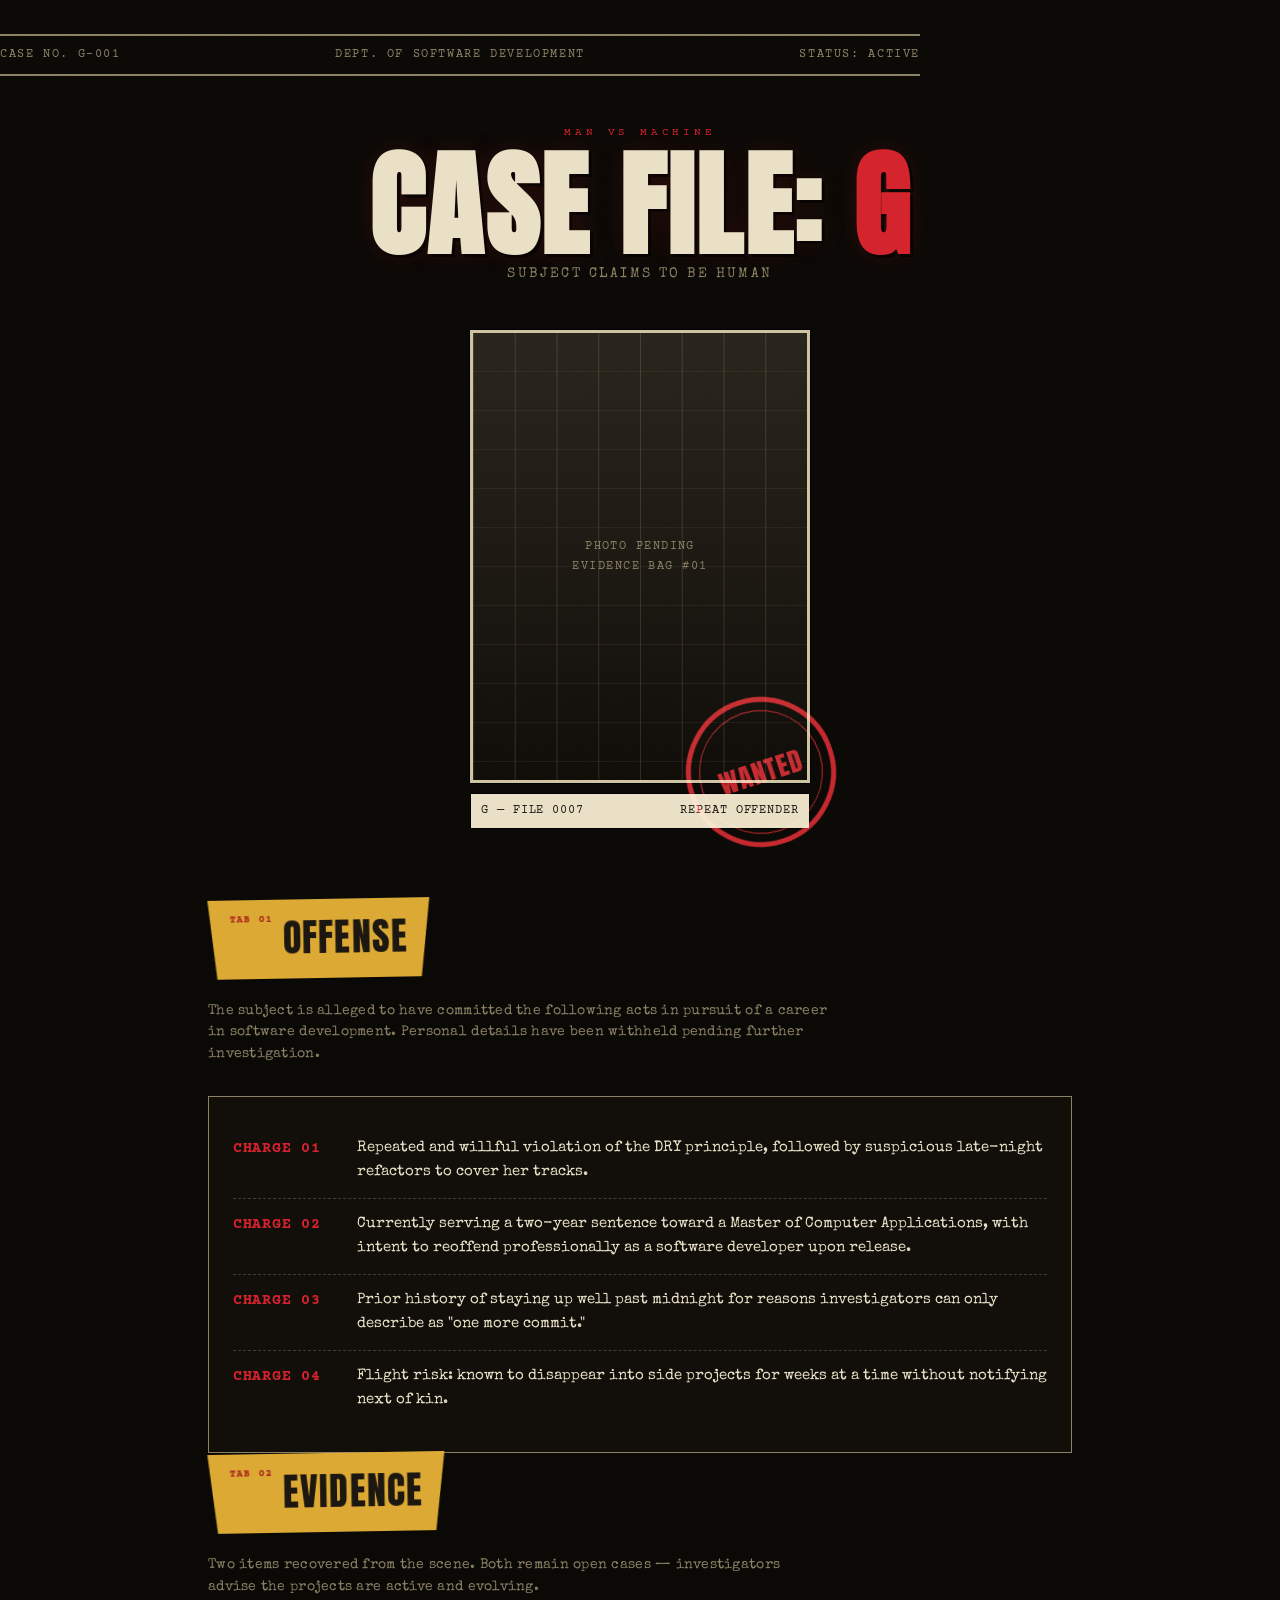
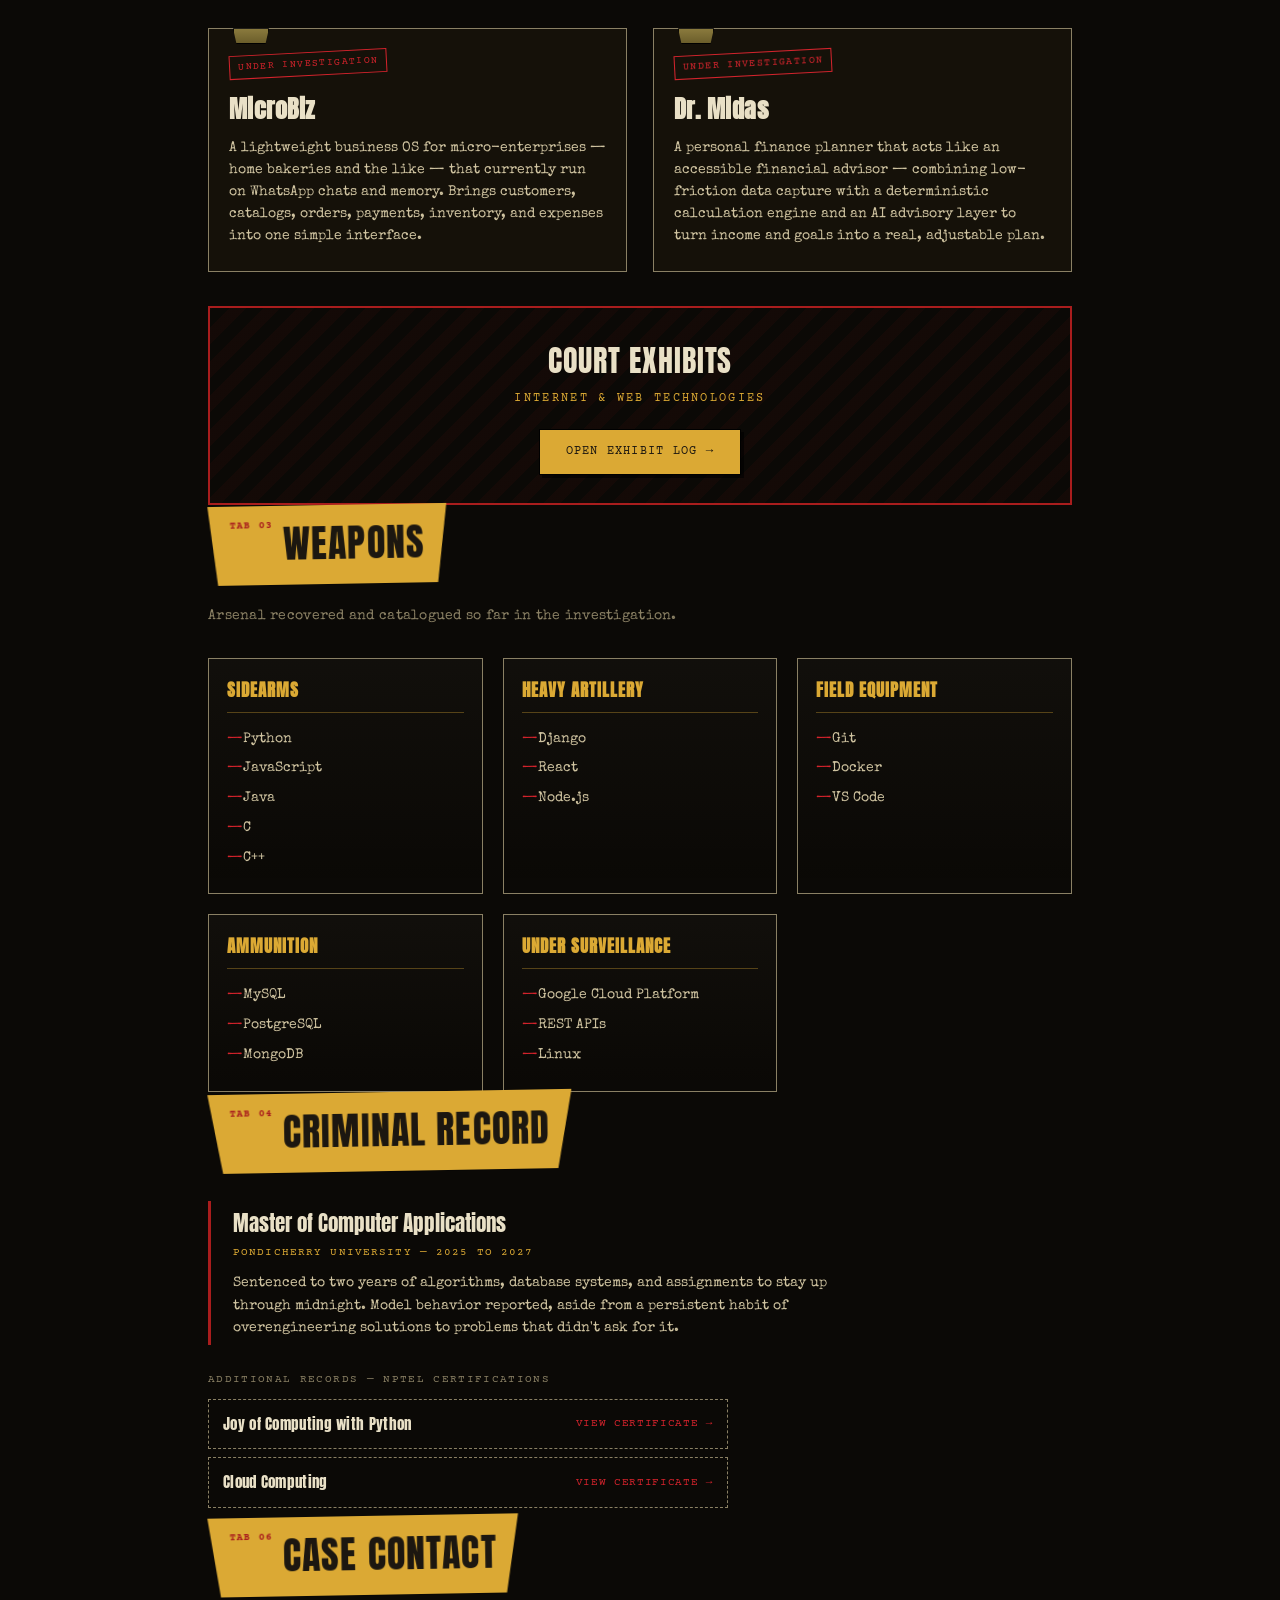
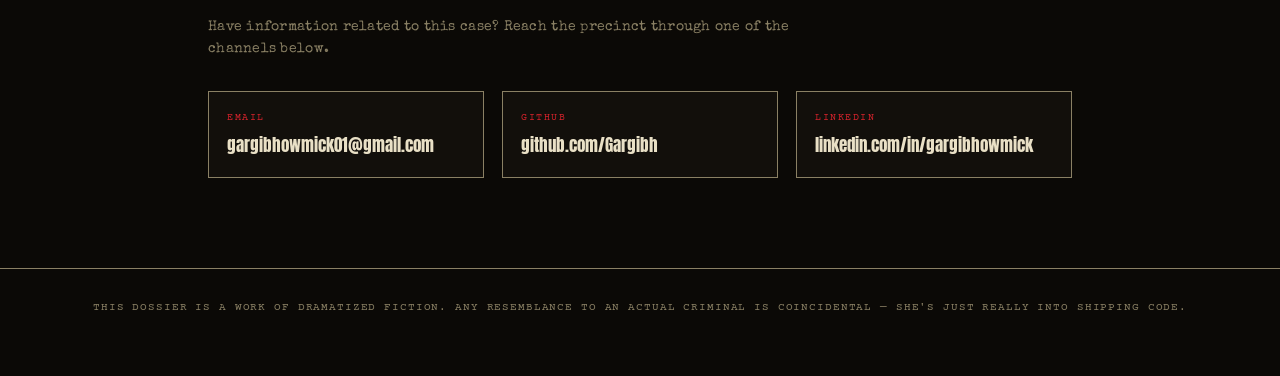
==== index.html @ 7a36f27f "renamed homepage" ====
<!DOCTYPE html>
<html lang="en">
<head>
<meta charset="UTF-8">
<meta name="viewport" content="width=device-width, initial-scale=1.0">
<title>CASE FILE: G — Software Development Dossier</title>
<link rel="stylesheet" href="style.css">
</head>
<body>

  <div class="case-bar wrap">
    <span>CASE NO. G-001</span>
    <span>DEPT. OF SOFTWARE DEVELOPMENT</span>
    <span>STATUS: ACTIVE</span>
  </div>

  <!-- HERO -->
  <header class="hero wrap">
    <div class="hero-eyebrow">MAN VS MACHINE</div>
    <h1>CASE FILE: <span>G</span></h1>
    <div class="hero-sub">SUBJECT CLAIMS TO BE HUMAN</div>

    <div class="mug-frame">
      <div class="mug-photo">
        <div class="height-marks"></div>
        <!-- Replace src below with your photo -->
        <img src="C:\Users\lette\OneDrive\Desktop\portfolio\6328000541446837618.jpg" alt="Mugshot of Gargi" onerror="this.style.display='none'; this.parentElement.querySelector('.placeholder-txt').style.display='block';">
        <div class="placeholder-txt" style="display:none;">PHOTO PENDING<br>EVIDENCE BAG #01</div>
      </div>
      <div class="placard">
        <span>G — FILE 0007</span>
        <span>REPEAT OFFENDER</span>
      </div>
      <div class="stamp">WANTED</div>
    </div>
  </header>

  <!-- OFFENSE -->
  <section id="offense" class="wrap">
    <div class="folder-tab"><span class="tab-no">TAB 01</span> OFFENSE</div>
    <p class="section-intro reveal">The subject is alleged to have committed the following acts in pursuit of a career in software development. Personal details have been withheld pending further investigation.</p>

    <div class="charge-sheet reveal">
      <div class="charge">
        <div class="charge-no">CHARGE 01</div>
        <div>Repeated and willful violation of the DRY principle, followed by suspicious late-night refactors to cover her tracks.</div>
      </div>
      <div class="charge">
        <div class="charge-no">CHARGE 02</div>
        <div>Currently serving a two-year sentence toward a Master of Computer Applications, with intent to reoffend professionally as a software developer upon release.</div>
      </div>
      <div class="charge">
        <div class="charge-no">CHARGE 03</div>
        <div>Prior history of staying up well past midnight for reasons investigators can only describe as "one more commit."</div>
      </div>
      <div class="charge">
        <div class="charge-no">CHARGE 04
        </div>
        <div>Flight risk: known to disappear into side projects for weeks at a time without notifying next of kin.</div>
      </div>
    </div>
  </section>

  <!-- EVIDENCE -->
 <section id="evidence" class="wrap">
    <div class="folder-tab"><span class="tab-no">TAB 02</span> EVIDENCE</div>
    <p class="section-intro reveal">Two items recovered from the scene. Both remain open cases — investigators advise the projects are active and evolving.</p>

    <div class="evidence-grid reveal">
      <a href="#" class="ev-card">
        <div class="ev-status">Under Investigation</div>
        <h3>MicroBiz</h3>
        <p>A lightweight business OS for micro-enterprises — home bakeries and the like — that currently run on WhatsApp chats and memory. Brings customers, catalogs, orders, payments, inventory, and expenses into one simple interface.</p>
      </a>
      <a href="#" class="ev-card">
        <div class="ev-status">Under Investigation</div>
        <h3>Dr. Midas</h3>
        <p>A personal finance planner that acts like an accessible financial advisor — combining low-friction data capture with a deterministic calculation engine and an AI advisory layer to turn income and goals into a real, adjustable plan.</p>
      </a>
    </div>

    <div class="exhibits-callout reveal">
      <div class="ec-title">COURT EXHIBITS</div>
      <div class="ec-sub">Internet &amp; Web Technologies</div>
      <a href="exhibits.html" class="btn-exhibit">Open Exhibit Log →</a>
    </div>
  </section>

  <!-- WEAPONS -->
  <section id="weapons" class="wrap">
    <div class="folder-tab"><span class="tab-no">TAB 03</span> WEAPONS</div>
    <p class="section-intro reveal">Arsenal recovered and catalogued so far in the investigation.</p>

    <div class="weapons-grid reveal">
      <div class="wp-cat">
        <h4>Sidearms</h4>
        <ul>
          <li>Python</li>
          <li>JavaScript</li>
          <li>Java</li>
          <li>C</li>
          <li>C++</li>
        </ul>
      </div>
      <div class="wp-cat">
        <h4>Heavy Artillery</h4>
        <ul>
          <li>Django</li>
          <li>React</li>
          <li>Node.js</li>
        </ul>
      </div>
      <div class="wp-cat">
        <h4>Field Equipment</h4>
        <ul>
          <li>Git</li>
          <li>Docker</li>
          <li>VS Code</li>
        </ul>
      </div>
      <div class="wp-cat">
        <h4>Ammunition</h4>
        <ul>
          <li>MySQL</li>
          <li>PostgreSQL</li>
          <li>MongoDB</li>
        </ul>
      </div>
      <div class="wp-cat">
        <h4>Under Surveillance</h4>
        <ul>
          <li>Google Cloud Platform</li>
          <li>REST APIs</li>
          <li>Linux</li>
        </ul>
      </div>
    </div>
  </section>

  <!-- CRIMINAL RECORD -->
 <section id="record" class="wrap">
    <div class="folder-tab"><span class="tab-no">TAB 04</span> CRIMINAL RECORD</div>

    <div class="record-entry reveal">
      <div class="re-title">Master of Computer Applications</div>
      <div class="re-meta">Pondicherry University — 2025 to 2027</div>
      <p>Sentenced to two years of algorithms, database systems, and assignments to stay up through midnight. Model behavior reported, aside from a persistent habit of overengineering solutions to problems that didn't ask for it.</p>
    </div>

    <div class="cert-list reveal">
      <div class="cert-label">Additional Records — NPTEL Certifications</div>
      <a href="#" class="cert-item" target="_blank" rel="noopener">
        <span class="cert-name">Joy of Computing with Python</span>
        <span class="cert-arrow">View Certificate →</span>
      </a>
      <a href="#" class="cert-item" target="_blank" rel="noopener">
        <span class="cert-name">Cloud Computing</span>
        <span class="cert-arrow">View Certificate →</span>
      </a>
    </div>
  </section>
  <!-- CASE CONTACT -->
  <section id="contact" class="wrap">
    <div class="folder-tab"><span class="tab-no">TAB 06</span> CASE CONTACT</div>
    <p class="section-intro reveal">Have information related to this case? Reach the precinct through one of the channels below.</p>

    <div class="contact-grid reveal">
      <a class="contact-card" href="mailto:gargibhowmick01@gmail.com">
        <div class="cc-label">Email</div>
        <div class="cc-value">gargibhowmick01@gmail.com</div>
      </a>
      <a class="contact-card" href="https://github.com/Gargibh" target="_blank" rel="noopener">
        <div class="cc-label">GitHub</div>
        <div class="cc-value">github.com/Gargibh</div>
      </a>
      <a class="contact-card" href="https://www.linkedin.com/in/gargi-b-175b2020a/" target="_blank" rel="noopener">
        <div class="cc-label">LinkedIn</div>
        <div class="cc-value">linkedin.com/in/gargibhowmick</div>
      </a>
    </div>
  </section>

  <footer>
    This dossier is a work of dramatized fiction. Any resemblance to an actual criminal is coincidental — she's just really into shipping code.
  </footer>

  <script src="script.js"></script>
</body>
</html>
---- style.css ----
@import url('https://fonts.googleapis.com/css2?family=Special+Elite&family=Anton&family=Courier+Prime:wght@400;700&display=swap');

:root{
  --bg:#0b0906;
  --bg-panel:#151109;
  --bg-panel-2:#1c1710;
  --paper:#e9e0c6;
  --paper-dim:#cfc3a0;
  --paper-line:#b8ac86;
  --red:#a91d1d;
  --red-bright:#d4232c;
  --yellow:#dba934;
  --ink:#1c1710;
  --fade:#8a8064;
  --grain-op:0.05;
}

*{margin:0;padding:0;box-sizing:border-box;}

html{scroll-behavior:smooth;}

body{
  background:var(--bg);
  color:var(--paper);
  font-family:'Special Elite', 'Courier Prime', monospace;
  line-height:1.6;
  overflow-x:hidden;
  position:relative;
}

body::before{
  content:"";
  position:fixed;
  inset:0;
  pointer-events:none;
  z-index:9999;
  opacity:var(--grain-op);
  background-image:url("data:image/svg+xml,%3Csvg xmlns='http://www.w3.org/2000/svg' width='120' height='120'%3E%3Cfilter id='n'%3E%3CfeTurbulence type='fractalNoise' baseFrequency='0.9' numOctaves='2' stitchTiles='stitch'/%3E%3C/filter%3E%3Crect width='100%25' height='100%25' filter='url(%23n)'/%3E%3C/svg%3E");
  mix-blend-mode:overlay;
}

::selection{background:var(--red-bright); color:var(--paper);}

a{color:inherit; text-decoration:none;}

img{max-width:100%; display:block;}

.wrap{
  max-width:920px;
  margin:0 auto;
  padding:0 28px;
}

/* ---------- eyebrow / case number bar ---------- */
.case-bar{
  border-top:2px solid var(--fade);
  border-bottom:2px solid var(--fade);
  padding:10px 0;
  margin:34px 0 0;
  display:flex;
  justify-content:space-between;
  flex-wrap:wrap;
  gap:8px;
  font-family:'Courier Prime', monospace;
  font-size:0.72rem;
  letter-spacing:0.14em;
  color:var(--fade);
  text-transform:uppercase;
}

/* ---------- HERO ---------- */
.hero{
  padding-top:26px;
  padding-bottom:70px;
  text-align:center;
}

.hero-eyebrow{
  margin-top:22px;
  font-family:'Courier Prime', monospace;
  letter-spacing:0.35em;
  font-size:0.68rem;
  color:var(--red-bright);
  text-transform:uppercase;
}

.hero h1{
  font-family:'Anton', sans-serif;
  font-size:clamp(3.2rem, 12vw, 7.2rem);
  letter-spacing:0.02em;
  line-height:0.92;
  margin:10px 0 6px;
  color:var(--paper);
  text-shadow:
    3px 3px 0 rgba(0,0,0,0.6),
    0 0 26px rgba(169,29,29,0.18);
}

.hero h1 span{
  color:var(--red-bright);
}

.hero-sub{
  font-size:0.85rem;
  letter-spacing:0.18em;
  text-transform:uppercase;
  color:var(--fade);
  margin-bottom:44px;
}

/* mugshot block */
.mug-frame{
  position:relative;
  width:min(340px, 78vw);
  margin:0 auto;
}

.mug-photo{
  position:relative;
  width:100%;
  aspect-ratio:3/4;
  background:
    repeating-linear-gradient(to bottom, transparent 0 38px, rgba(233,224,198,0.06) 38px 39px),
    linear-gradient(180deg,#2a251c,#100d09);
  border:3px solid var(--paper-dim);
  outline:1px solid #000;
  display:flex;
  align-items:center;
  justify-content:center;
  overflow:hidden;
}

.mug-photo img{
  width:100%; height:100%; object-fit:cover;
  filter:grayscale(1) contrast(1.15) brightness(0.85);
}

.mug-frame{
  opacity:0;
}

.mug-frame.photo-in{
  opacity:1;
}

.mug-frame.photo-in .mug-photo{
  animation:photoSnap 0.65s cubic-bezier(.22,1.6,.32,1) forwards;
}

@keyframes photoSnap{
  0%{transform:rotate(-24deg) scale(0.82); filter:blur(2px);}
  55%{transform:rotate(5deg) scale(1.03); filter:blur(0);}
  75%{transform:rotate(-2deg);}
  100%{transform:rotate(0deg) scale(1);}
}

.mug-photo .placeholder-txt{
  font-family:'Courier Prime', monospace;
  font-size:0.75rem;
  letter-spacing:0.12em;
  color:var(--fade);
  text-align:center;
  padding:20px;
  text-transform:uppercase;
}

.mug-photo .height-marks{
  position:absolute; inset:0;
  background-image:repeating-linear-gradient(to right, rgba(233,224,198,0.14) 0 1px, transparent 1px 100%);
  background-size:12.5% 100%;
  pointer-events:none;
}

.placard{
  margin-top:10px;
  background:var(--paper);
  color:var(--ink);
  font-family:'Courier Prime', monospace;
  font-size:0.72rem;
  letter-spacing:0.08em;
  text-transform:uppercase;
  padding:8px 10px;
  border:1px solid #000;
  display:flex;
  justify-content:space-between;
  gap:10px;
}

.stamp{
  position:absolute;
  bottom:-18px;
  right:-26px;
  width:150px;
  height:150px;
  border:5px solid var(--red-bright);
  border-radius:50%;
  display:flex;
  align-items:center;
  justify-content:center;
  transform:rotate(-18deg);
  color:var(--red-bright);
  font-family:'Anton', sans-serif;
  font-size:1.65rem;
  letter-spacing:0.05em;
  text-align:center;
  mix-blend-mode:screen;
  opacity:0;
  transform:rotate(-18deg) scale(2.4);
}

.stamp.stamp-in{
  animation:stampIn 0.5s cubic-bezier(.2,1.4,.4,1) forwards;
}

.stamp::before{
  content:"";
  position:absolute;
  inset:8px;
  border:1px solid var(--red-bright);
  border-radius:50%;
}

@keyframes stampIn{
  0%{transform:rotate(-18deg) scale(2.4); opacity:0;}
  60%{opacity:1;}
  100%{transform:rotate(-18deg) scale(1); opacity:0.92;}
}

/* ---------- FOLDER TAB SECTION HEADERS ---------- */
section{
  padding:130px 0 90px;
  position:relative;
}

.folder-tab{
  display:inline-flex;
  align-items:center;
  gap:10px;
  background:var(--yellow);
  color:var(--ink);
  font-family:'Anton', sans-serif;
  font-size:clamp(1.6rem, 4.5vw, 2.4rem);
  letter-spacing:0.03em;
  padding:8px 22px 10px;
  clip-path:polygon(0 0, 100% 0, 96% 100%, 4% 100%);
  transform:rotate(-1deg);
  box-shadow:4px 4px 0 rgba(0,0,0,0.55);
   opacity:0;
}

.folder-tab.wiggle-in{
  animation:tabWiggle 0.7s cubic-bezier(.34,1.56,.64,1) forwards;
}


@keyframes tabWiggle{
  0%{transform:rotate(-1deg) scale(0.9); opacity:0;}
  35%{transform:rotate(7deg) scale(1.04);}
  55%{transform:rotate(-5deg);}
  75%{transform:rotate(2deg);}
  100%{transform:rotate(-1deg) scale(1); opacity:1;}
}

.folder-tab .tab-no{
  font-family:'Courier Prime', monospace;
  font-size:0.6rem;
  font-weight:700;
  color:var(--red);
  align-self:flex-start;
  margin-top:4px;
}

.section-intro{
  margin-top:22px;
  color:var(--fade);
  font-size:0.85rem;
  max-width:620px;
  letter-spacing:0.02em;
}

/* ---------- OFFENSE ---------- */
.charge-sheet{
  margin-top:30px;
  border:1px solid var(--fade);
  background:rgba(233,224,198,0.03);
  padding:26px 24px;
}

.charge{
  display:grid;
  grid-template-columns:110px 1fr;
  gap:14px;
  padding:14px 0;
  border-bottom:1px dashed rgba(138,128,100,0.4);
  font-size:0.92rem;
}

.charge:last-child{border-bottom:none;}

.charge-no{
  font-family:'Courier Prime', monospace;
  color:var(--red-bright);
  font-weight:700;
  letter-spacing:0.05em;
}

.redact{
  background:#0a0a0a;
  color:#0a0a0a;
  border-radius:2px;
  padding:0 4px;
  cursor:help;
  transition:background 0.2s;
}
.redact:hover{background:#1a1a1a;}

/* ---------- EVIDENCE CARDS ---------- */
.evidence-grid{
  margin-top:30px;
  display:grid;
  grid-template-columns:repeat(auto-fit, minmax(280px,1fr));
  gap:26px;
}

.ev-card{
  position:relative;
  background:var(--bg-panel);
  border:1px solid var(--fade);
  padding:22px 20px 24px;
}

.ev-card::before{
  content:"";
  position:absolute; top:-1px; left:24px;
  width:34px; height:14px;
  background:linear-gradient(180deg,#8a7a3d,#6b5e2b);
  border:1px solid #000;
  clip-path:polygon(0 0,100% 0,90% 100%,10% 100%);
}

.ev-status{
  display:inline-block;
  font-family:'Courier Prime', monospace;
  font-size:0.62rem;
  letter-spacing:0.14em;
  color:var(--red-bright);
  border:1px solid var(--red-bright);
  padding:3px 8px;
  transform:rotate(-3deg);
  margin-bottom:14px;
  text-transform:uppercase;
}

.ev-card h3{
  font-family:'Anton', sans-serif;
  font-size:1.5rem;
  letter-spacing:0.02em;
  margin-bottom:8px;
  color:var(--paper);
}

.ev-card p{
  font-size:0.86rem;
  color:var(--paper-dim);
}

.ev-card{
  display:block;
  cursor:pointer;
  transition:transform 0.2s, border-color 0.2s;
}
.ev-card:hover{
  transform:translateY(-3px);
  border-color:var(--red-bright);
}
/* ---------- COURT EXHIBITS CALLOUT ---------- */
.exhibits-callout{
  margin-top:34px;
  border:2px solid var(--red);
  background:repeating-linear-gradient(-45deg, rgba(169,29,29,0.06) 0 12px, transparent 12px 24px);
  padding:28px 24px;
  text-align:center;
}

.exhibits-callout .ec-title{
  font-family:'Anton', sans-serif;
  font-size:1.9rem;
  letter-spacing:0.03em;
  color:var(--paper);
}

.exhibits-callout .ec-sub{
  font-family:'Courier Prime', monospace;
  font-size:0.72rem;
  letter-spacing:0.2em;
  text-transform:uppercase;
  color:var(--yellow);
  margin-top:6px;
}

.btn-exhibit{
  display:inline-block;
  margin-top:20px;
  font-family:'Courier Prime', monospace;
  font-size:0.78rem;
  letter-spacing:0.1em;
  text-transform:uppercase;
  color:var(--ink);
  background:var(--yellow);
  padding:12px 26px;
  border:1px solid #000;
  box-shadow:3px 3px 0 rgba(0,0,0,0.6);
  transition:transform 0.15s;
}
.btn-exhibit:hover{transform:translate(-2px,-2px); box-shadow:5px 5px 0 rgba(0,0,0,0.6);}

/* ---------- WEAPONS ---------- */
.weapons-grid{
  margin-top:30px;
  display:grid;
  grid-template-columns:repeat(auto-fit, minmax(230px,1fr));
  gap:20px;
}

.wp-cat{
  border:1px solid var(--fade);
  padding:18px 18px 20px;
  background:linear-gradient(180deg, rgba(233,224,198,0.03), transparent);
}

.wp-cat h4{
  font-family:'Anton', sans-serif;
  font-size:1.05rem;
  letter-spacing:0.06em;
  color:var(--yellow);
  margin-bottom:12px;
  text-transform:uppercase;
  border-bottom:1px solid rgba(219,169,52,0.35);
  padding-bottom:8px;
}

.wp-cat ul{list-style:none;}
.wp-cat li{
  font-size:0.85rem;
  color:var(--paper-dim);
  padding:4px 0;
  position:relative;
  padding-left:16px;
}
.wp-cat li::before{
  content:"—";
  position:absolute; left:0; color:var(--red-bright);
}

/* ---------- CRIMINAL RECORD ---------- */
.record-entry{
  margin-top:30px;
  border-left:3px solid var(--red);
  padding:6px 0 6px 22px;
}

.record-entry .re-title{
  font-family:'Anton', sans-serif;
  font-size:1.3rem;
  color:var(--paper);
}

.record-entry .re-meta{
  font-family:'Courier Prime', monospace;
  font-size:0.7rem;
  letter-spacing:0.1em;
  color:var(--yellow);
  text-transform:uppercase;
  margin:4px 0 10px;
}

.record-entry p{
  font-size:0.87rem;
  color:var(--paper-dim);
  max-width:640px;
}

.cert-list{
  margin-top:26px;
  max-width:520px;
}

.cert-label{
  font-family:'Courier Prime', monospace;
  font-size:0.7rem;
  letter-spacing:0.12em;
  color:var(--fade);
  text-transform:uppercase;
  margin-bottom:10px;
}

.cert-item{
  display:flex;
  justify-content:space-between;
  align-items:center;
  gap:12px;
  padding:12px 14px;
  border:1px dashed var(--fade);
  margin-bottom:8px;
  transition:border-color 0.2s, background 0.2s;
}
.cert-item:hover{
  border-color:var(--yellow);
  border-style:solid;
  background:rgba(219,169,52,0.06);
}

.cert-name{
  font-family:'Anton', sans-serif;
  font-size:0.95rem;
  color:var(--paper);
  letter-spacing:0.02em;
}

.cert-arrow{
  font-family:'Courier Prime', monospace;
  font-size:0.68rem;
  letter-spacing:0.06em;
  color:var(--red-bright);
  text-transform:uppercase;
  white-space:nowrap;
}
/* ---------- ALIBI ---------- */
.alibi-box{
  margin-top:26px;
  font-size:0.9rem;
  color:var(--paper-dim);
  max-width:640px;
}

.alibi-tags{
  margin-top:18px;
  display:flex;
  gap:12px;
  flex-wrap:wrap;
}

.alibi-tags span{
  font-family:'Courier Prime', monospace;
  font-size:0.72rem;
  letter-spacing:0.08em;
  text-transform:uppercase;
  border:1px solid var(--fade);
  padding:6px 12px;
  color:var(--paper);
}

/* ---------- CASE CONTACT ---------- */
.contact-grid{
  margin-top:30px;
  display:grid;
  grid-template-columns:repeat(auto-fit, minmax(220px,1fr));
  gap:18px;
}

.contact-card{
  border:1px solid var(--fade);
  padding:18px;
  background:rgba(233,224,198,0.03);
  transition:background 0.2s, transform 0.2s;
}
.contact-card:hover{background:rgba(219,169,52,0.08); transform:translateY(-2px);}

.contact-card .cc-label{
  font-family:'Courier Prime', monospace;
  font-size:0.65rem;
  letter-spacing:0.15em;
  color:var(--red-bright);
  text-transform:uppercase;
  margin-bottom:6px;
}

.contact-card .cc-value{
  font-family:'Anton', sans-serif;
  font-size:1.05rem;
  color:var(--paper);
  word-break:break-word;
}

footer{
  margin-top:90px;
  padding:30px 0 60px;
  text-align:center;
  font-family:'Courier Prime', monospace;
  font-size:0.68rem;
  letter-spacing:0.08em;
  color:var(--fade);
  text-transform:uppercase;
  border-top:1px solid var(--fade);
}

/* ---------- EXHIBITS PAGE ---------- */
.back-link{
  display:inline-block;
  margin-top:24px;
  font-family:'Courier Prime', monospace;
  font-size:0.75rem;
  letter-spacing:0.1em;
  color:var(--yellow);
  text-transform:uppercase;
}
.back-link:hover{text-decoration:underline;}

.exhibits-header{
  text-align:center;
  padding:20px 0 40px;
}

.exhibits-header h1{
  font-family:'Anton', sans-serif;
  font-size:clamp(2.4rem,8vw,4.2rem);
  color:var(--paper);
  margin-top:14px;
}

.exhibits-header .ex-sub{
  font-family:'Courier Prime', monospace;
  letter-spacing:0.2em;
  font-size:0.75rem;
  color:var(--yellow);
  text-transform:uppercase;
  margin-top:8px;
}

.exhibit-grid{
  display:grid;
  grid-template-columns:repeat(auto-fit, minmax(260px,1fr));
  gap:24px;
  margin:40px 0 80px;
}

.exhibit-card{
  border:1px solid var(--fade);
  background:var(--bg-panel);
  padding:20px;
  position:relative;
}

.exhibit-card .ex-letter{
  font-family:'Anton', sans-serif;
  font-size:0.72rem;
  letter-spacing:0.14em;
  color:var(--red-bright);
  text-transform:uppercase;
  margin-bottom:10px;
}

.exhibit-card h3{
  font-family:'Anton', sans-serif;
  font-size:1.25rem;
  color:var(--paper);
  margin-bottom:8px;
}

.exhibit-card p{
  font-size:0.83rem;
  color:var(--paper-dim);
  margin-bottom:14px;
}

.tech-tags{
  display:none;
  flex-wrap:wrap;
  gap:6px;
  margin-bottom:14px;
}
.tech-tags span{
  font-family:'Courier Prime', monospace;
  font-size:0.62rem;
  letter-spacing:0.05em;
  color:var(--yellow);
  border:1px solid rgba(219,169,52,0.4);
  padding:2px 7px;
  text-transform:uppercase;
}

.gh-link{
  font-family:'Courier Prime', monospace;
  font-size:0.75rem;
  color:var(--paper);
  border-bottom:1px solid var(--red-bright);
  padding-bottom:2px;
}
.gh-link:hover{color:var(--yellow);}

/* ---------- SCROLL REVEAL ---------- */
.reveal{
  opacity:0;
  transform:translateY(18px);
  transition:opacity 0.6s ease, transform 0.6s ease;
}
.reveal.in{
  opacity:1;
  transform:translateY(0);
}

@media (prefers-reduced-motion: reduce){
  html{scroll-behavior:auto;}
  .reveal{opacity:1; transform:none; transition:none;}
  .stamp{animation:none;}
}

@media (max-width:560px){
  .charge{grid-template-columns:1fr;}
  .stamp{width:120px; height:120px; font-size:1.3rem; right:-10px;}
}
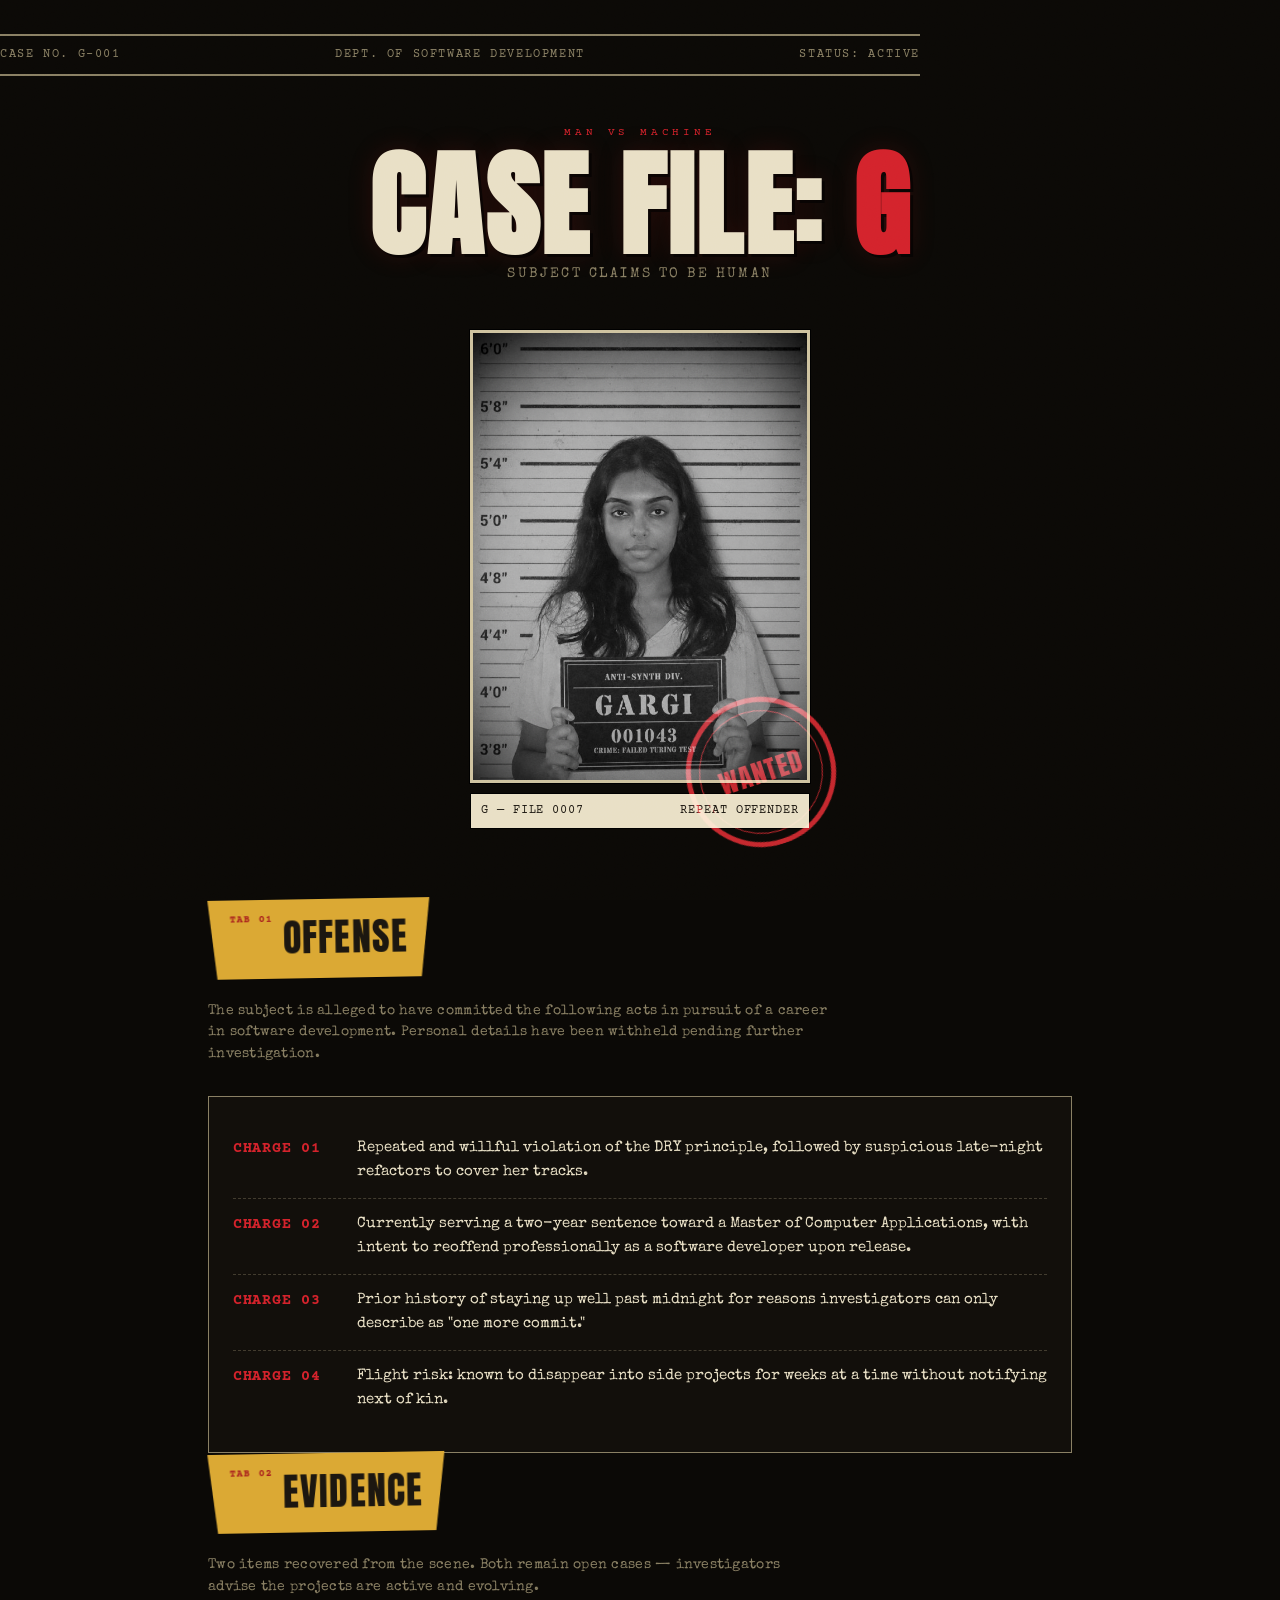
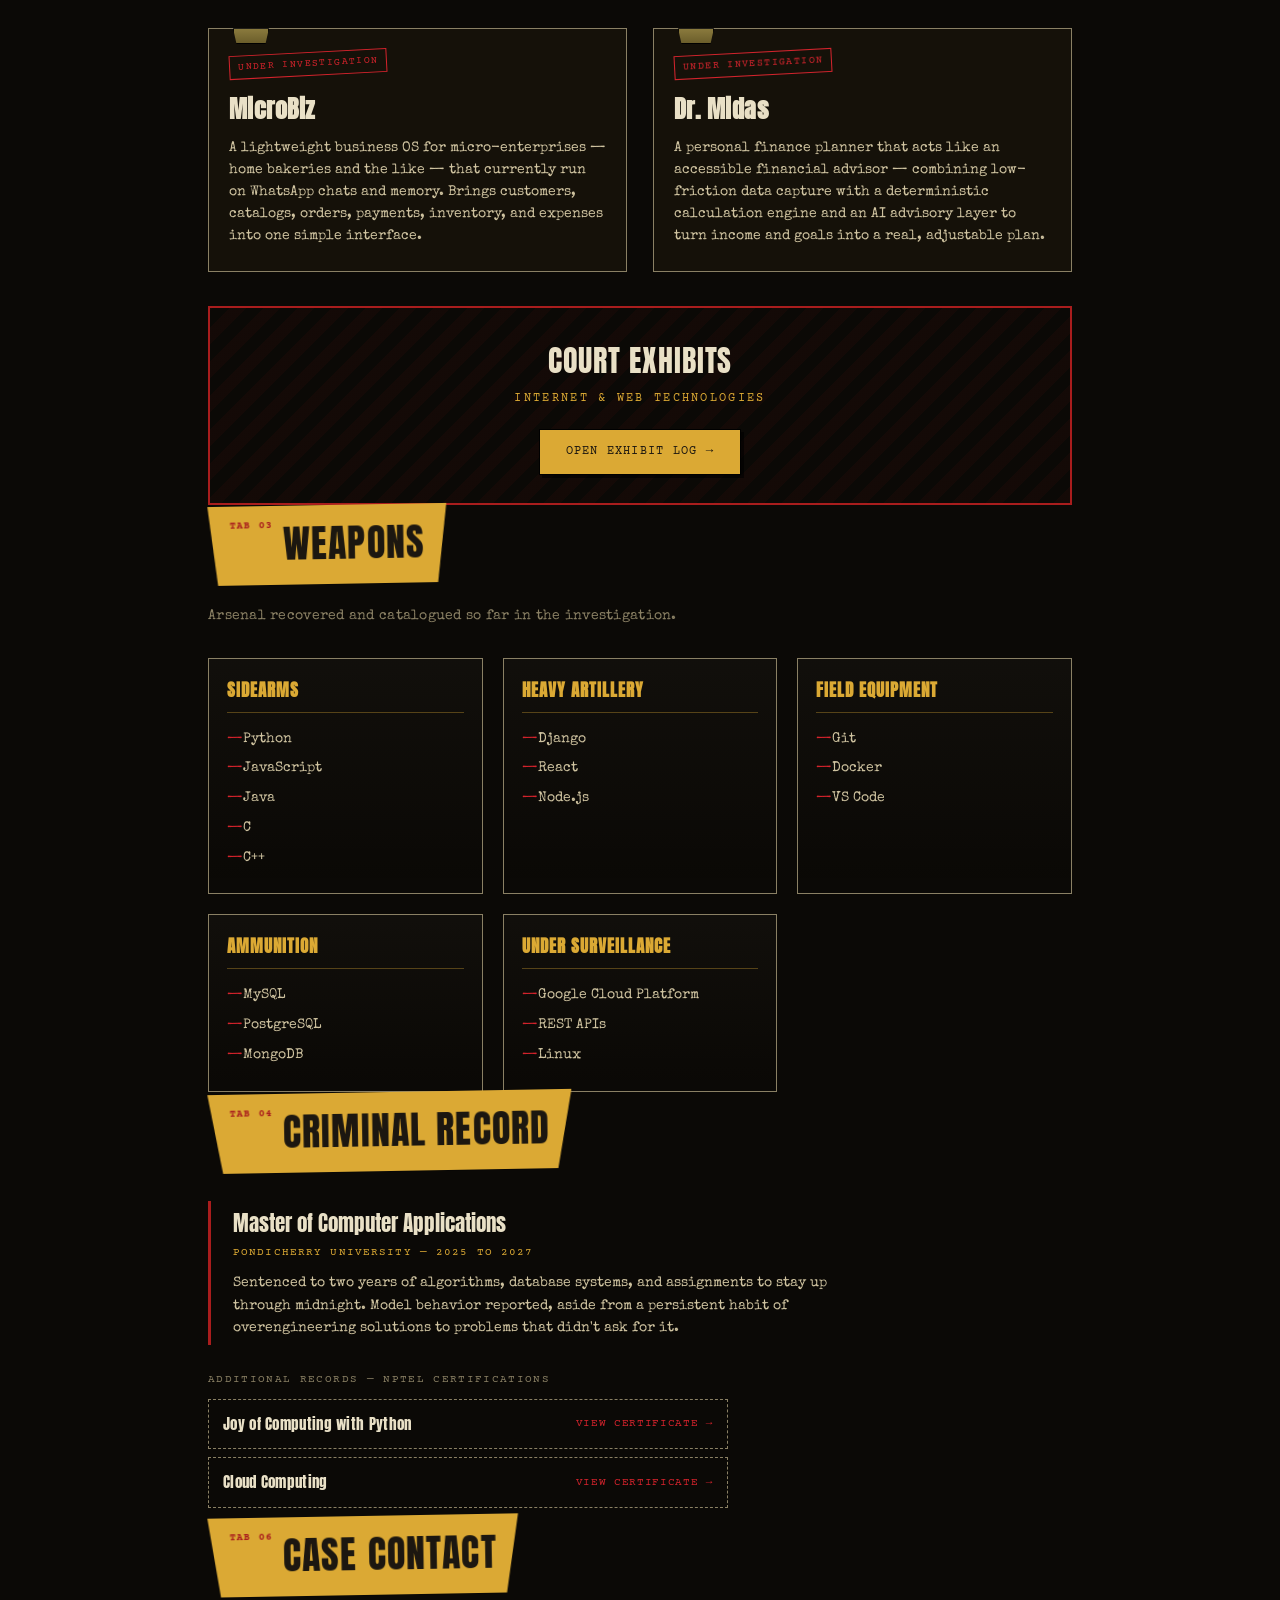
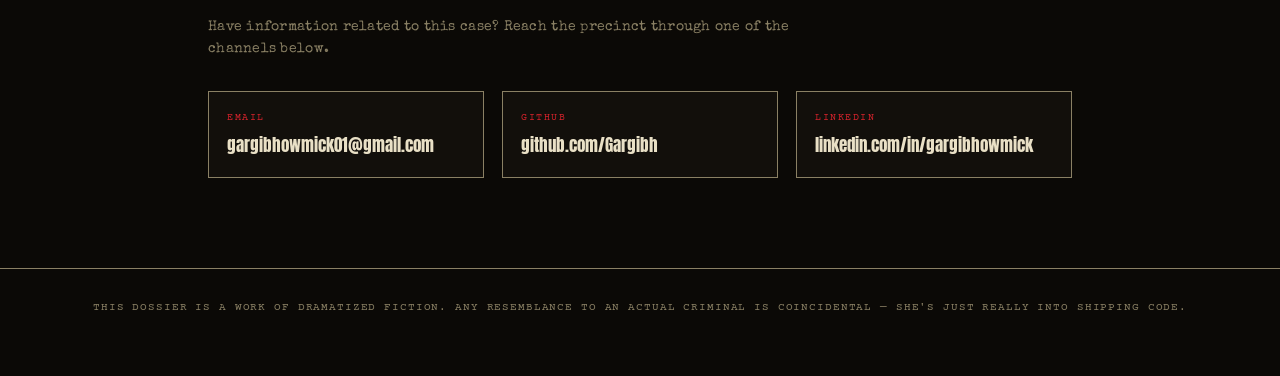
==== commit ae964db7: "added mugshot" ====
--- a/index.html
+++ b/index.html
@@ -24,7 +24,7 @@
       <div class="mug-photo">
         <div class="height-marks"></div>
         <!-- Replace src below with your photo -->
-        <img src="C:\Users\lette\OneDrive\Desktop\portfolio\6328000541446837618.jpg" alt="Mugshot of Gargi" onerror="this.style.display='none'; this.parentElement.querySelector('.placeholder-txt').style.display='block';">
+        <img src="mug.jpg" alt="Mugshot of Gargi" onerror="this.style.display='none'; this.parentElement.querySelector('.placeholder-txt').style.display='block';">
         <div class="placeholder-txt" style="display:none;">PHOTO PENDING<br>EVIDENCE BAG #01</div>
       </div>
       <div class="placard">
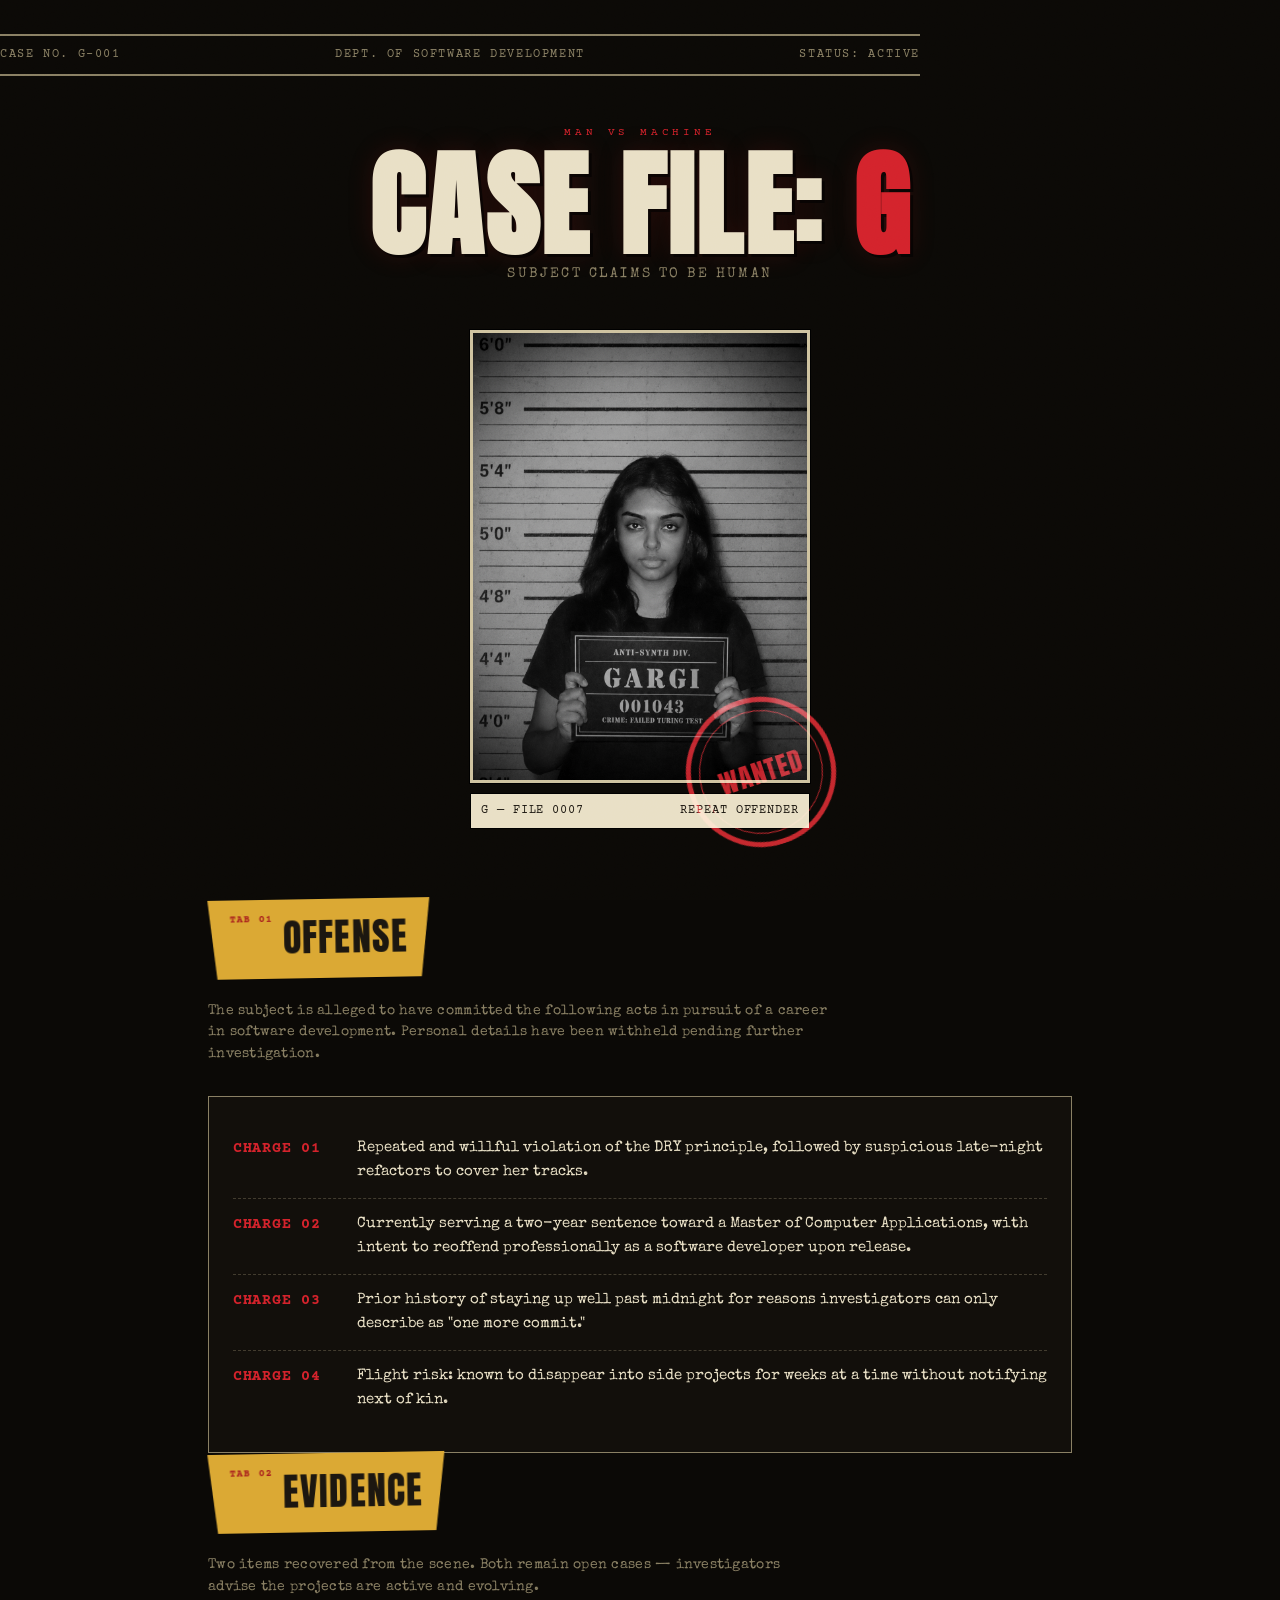
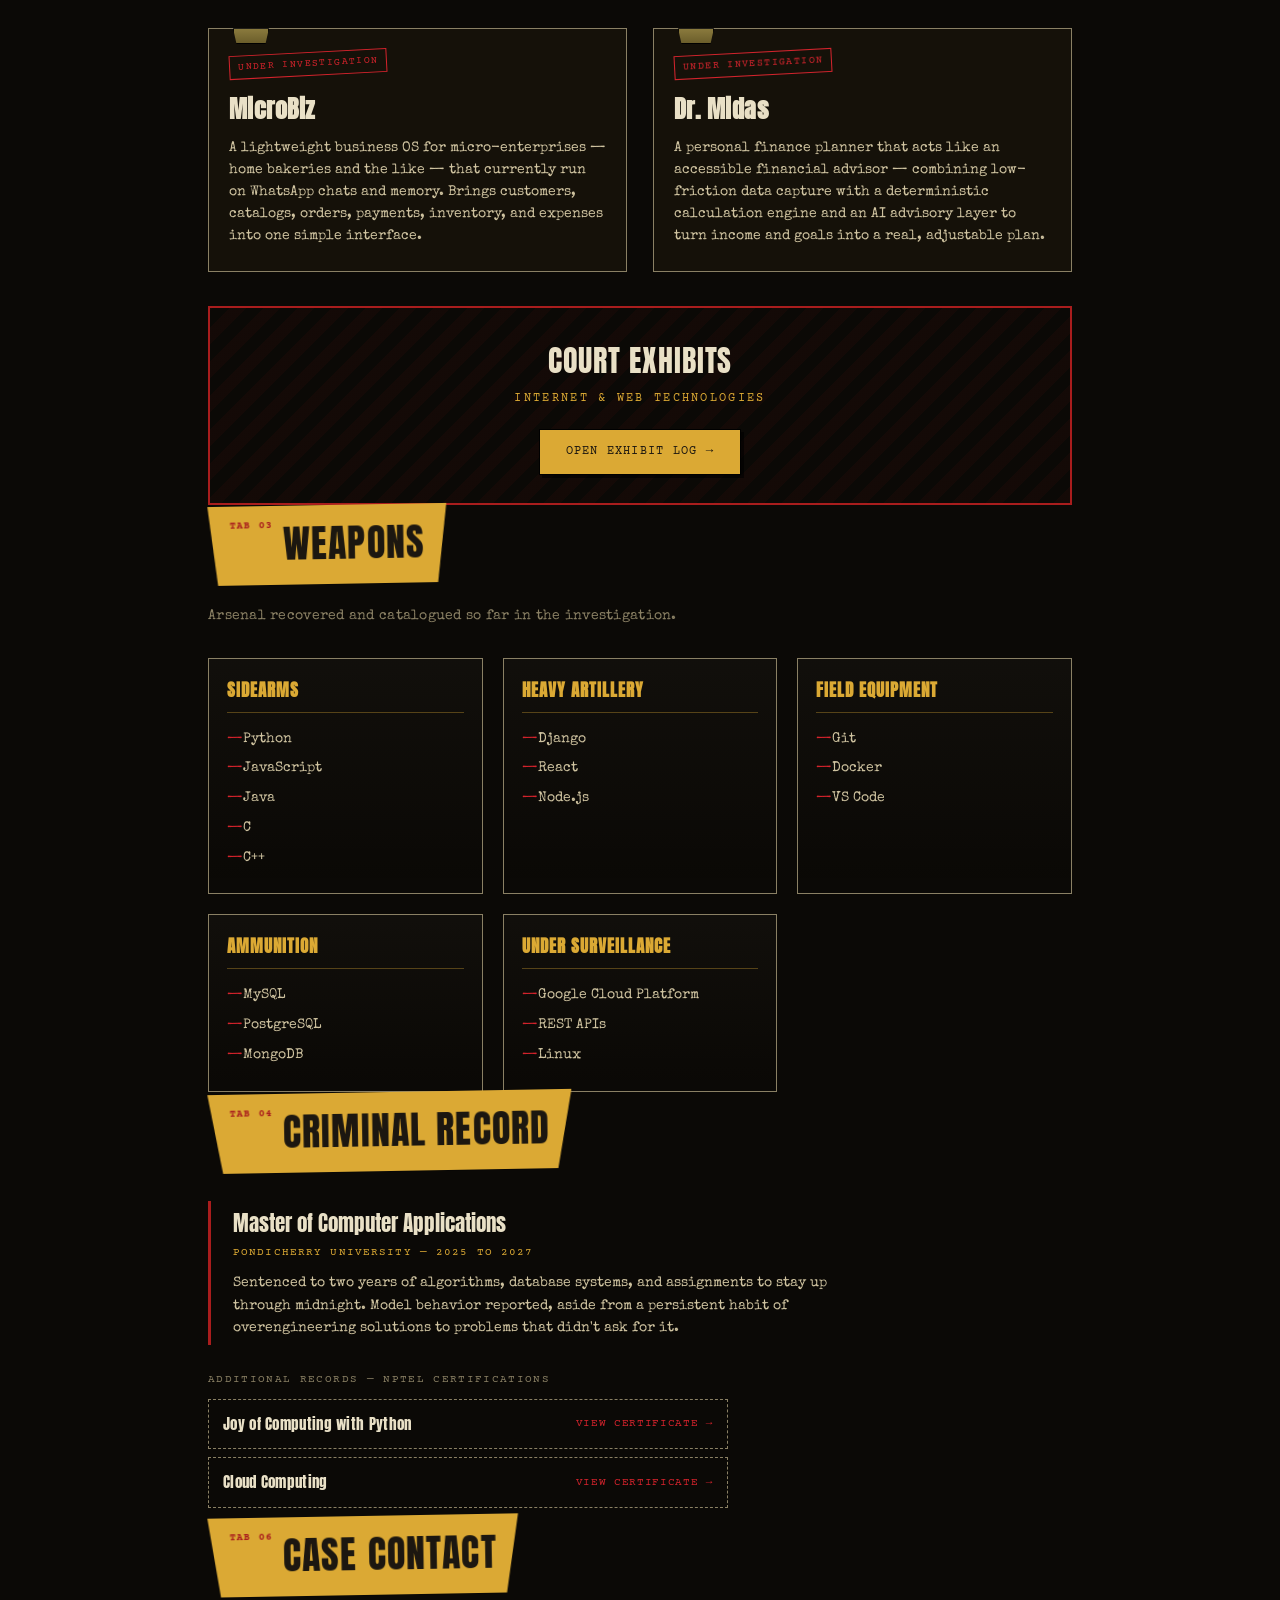
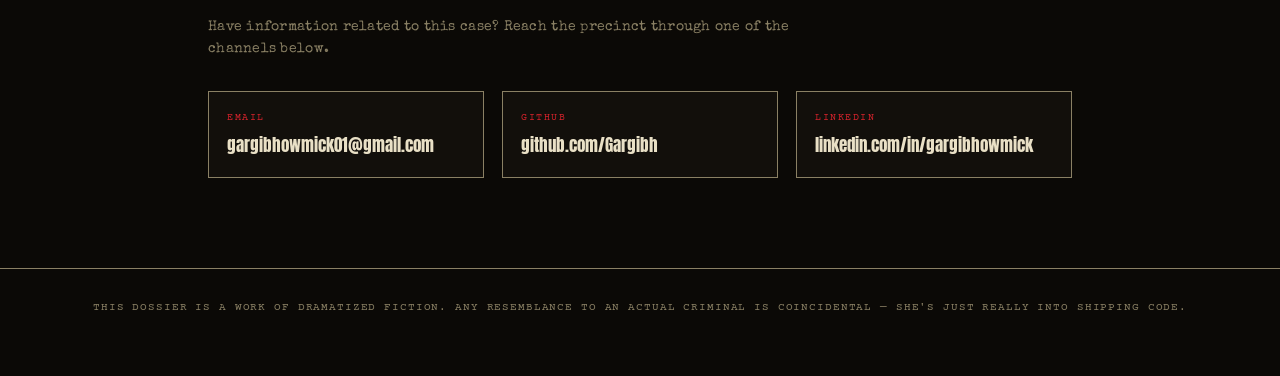
==== commit 4db7286c: "updated photo" ====
--- a/index.html
+++ b/index.html
@@ -24,7 +24,7 @@
       <div class="mug-photo">
         <div class="height-marks"></div>
         <!-- Replace src below with your photo -->
-        <img src="mug.jpg" alt="Mugshot of Gargi" onerror="this.style.display='none'; this.parentElement.querySelector('.placeholder-txt').style.display='block';">
+        <img src="mug.png" alt="Mugshot of Gargi" onerror="this.style.display='none'; this.parentElement.querySelector('.placeholder-txt').style.display='block';">
         <div class="placeholder-txt" style="display:none;">PHOTO PENDING<br>EVIDENCE BAG #01</div>
       </div>
       <div class="placard">
